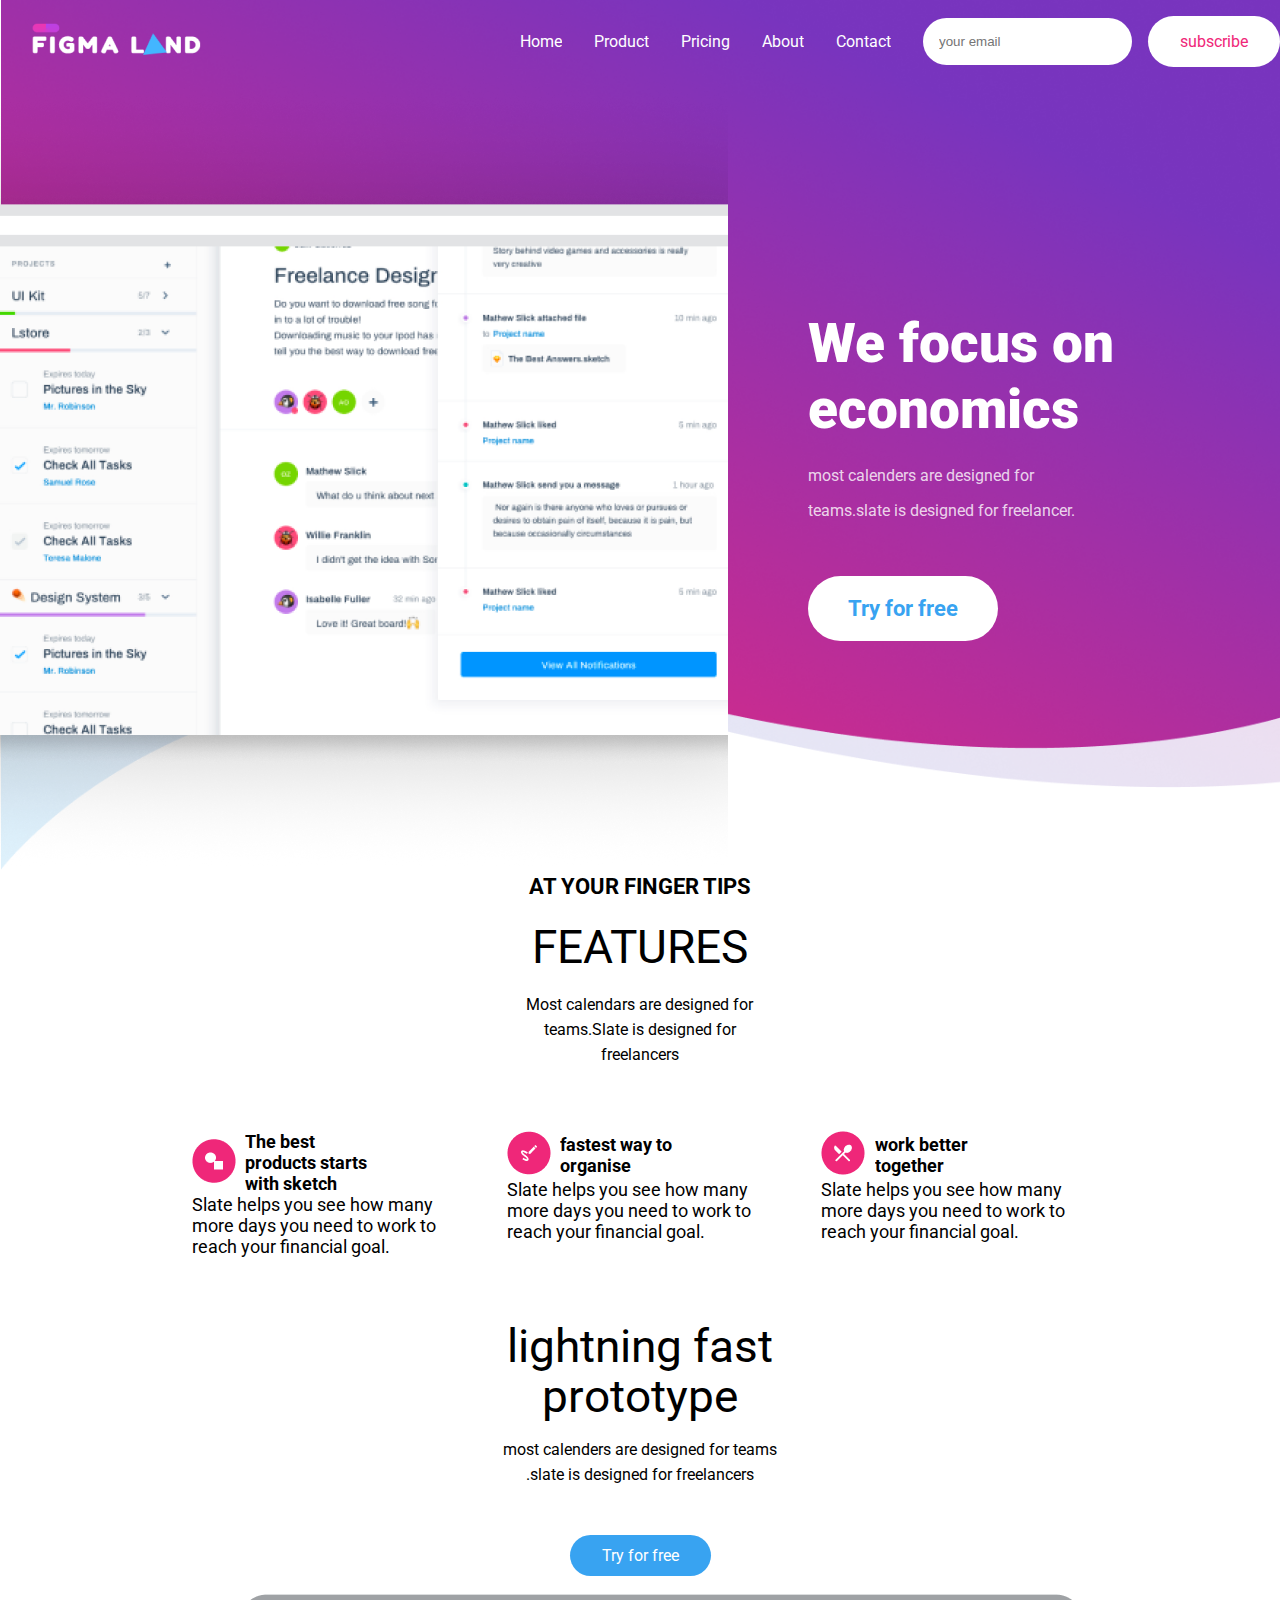
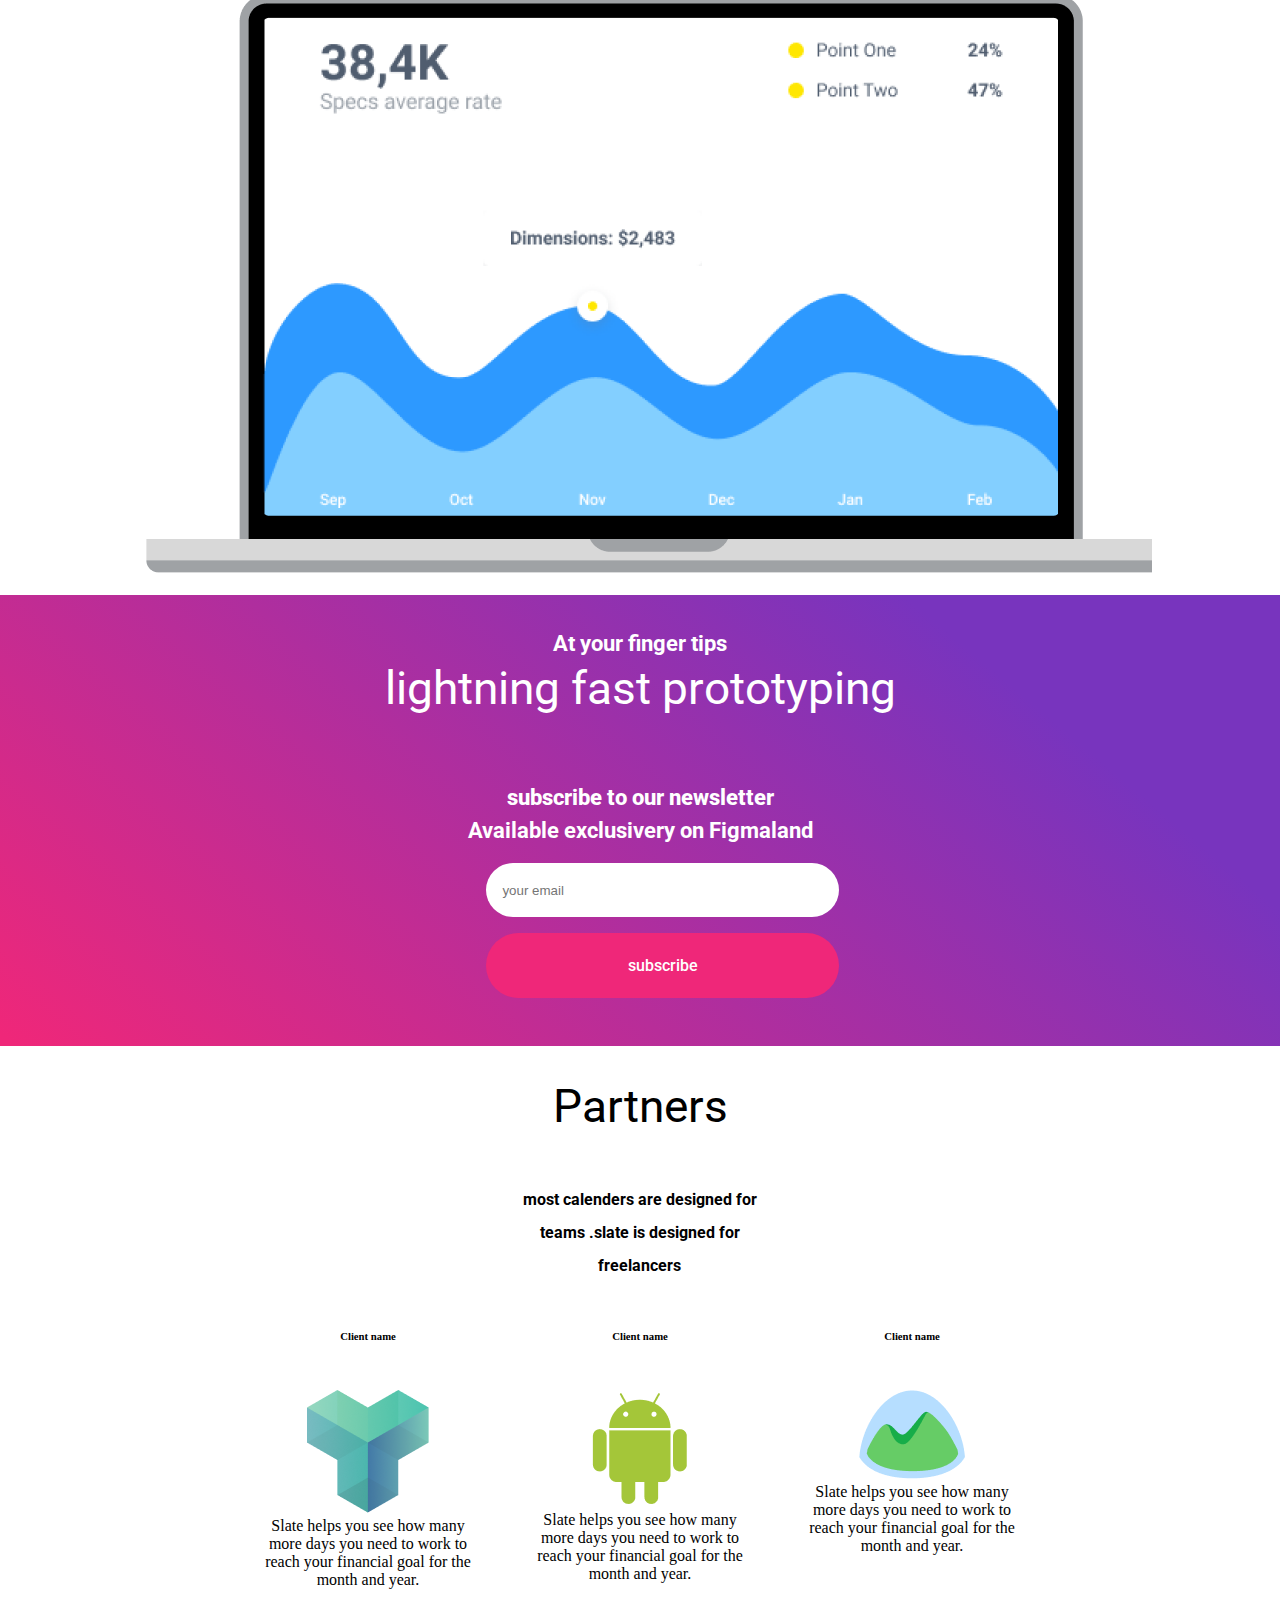
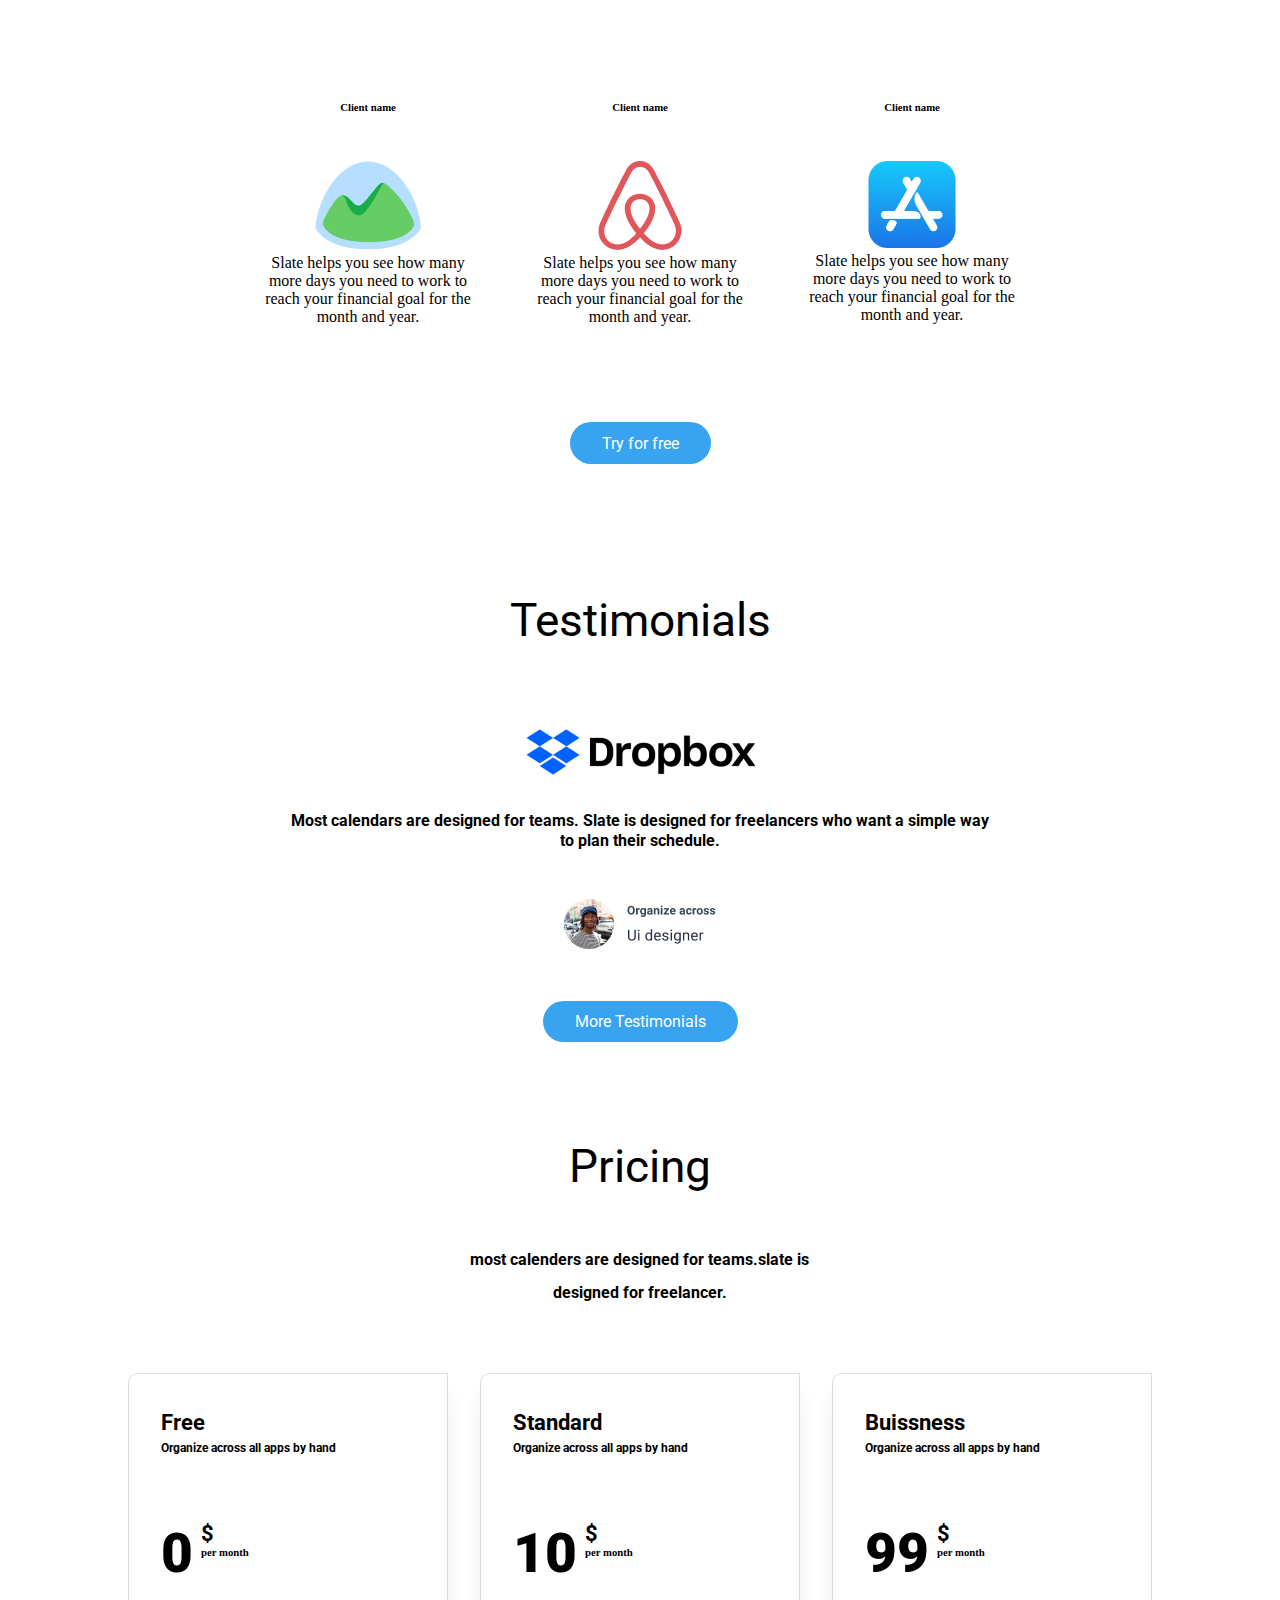
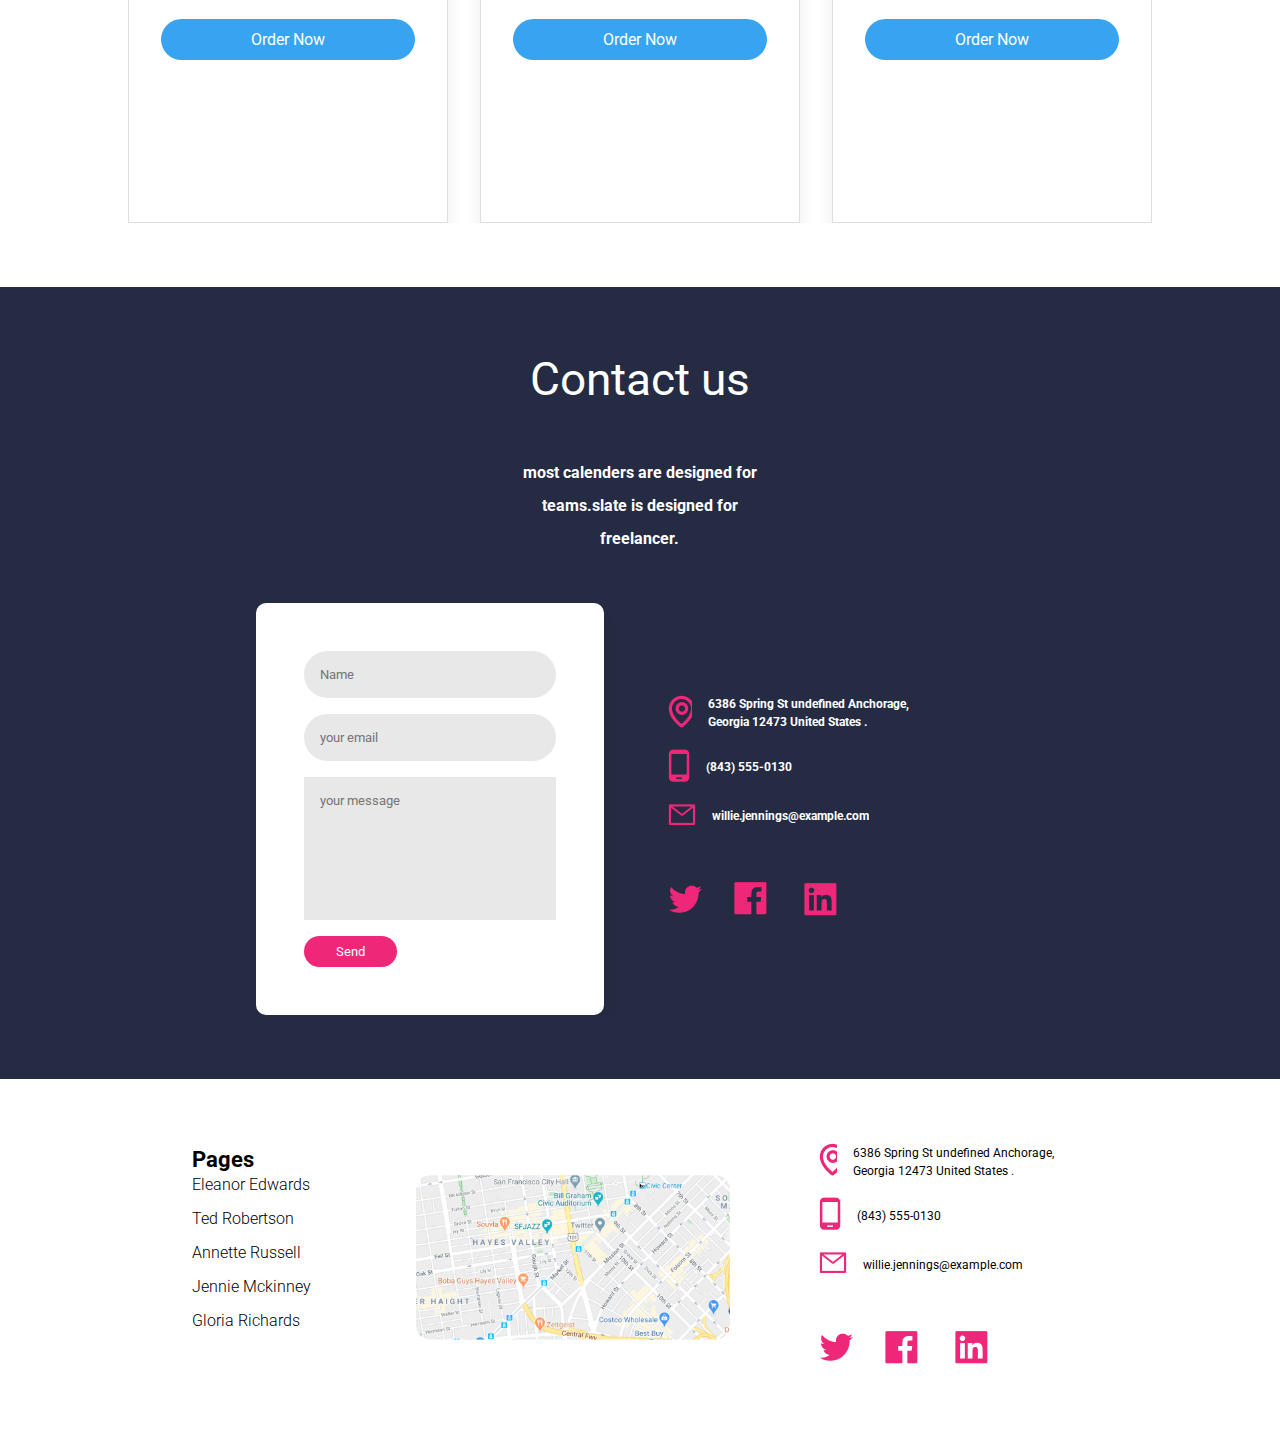
==== index.html @ a23288ef "first commit" ====
<!DOCTYPE html>
<html lang="en">

<head>
    <meta charset="UTF-8">
    <meta name="viewport" content="width=device-width, initial-scale=1.0">
    <title>Document</title>
    <link rel="stylesheet" href="style.css" />
    <link href="https://fonts.googleapis.com/css2?family=Roboto:ital,wght@0,100;0,300;0,400;0,500;0,700;0,900;1,100;1,300;1,400;1,500;1,700;1,900&display=swap" rel="stylesheet">
</head>
<body>
    <div class="container">
        <div class="headerhero">
            <header>
                <div class="logo">
                    <img src="images/logo.png" alt="figma logo" />
                </div>
                <nav>
                    <li>Home</li>
                    <li>Product</li>
                    <li>Pricing</li>
                    <li>About</li>
                    <li>Contact</li>
                    <form>
                        <input type="text" name="Email" placeholder="your email" />
                    </form>
                    <button> subscribe</button>
                </nav>
            </header>
            <div class="hero">
                <div class="heroimage">
                    <img src="images/graph.png" />
                </div>
                <div class="heroText">
                    <h2> We focus on economics</h2>
                    <P>most calenders are designed for teams.slate is designed for freelancer.</P>
                    <button>Try for free</button>
                </div>
            </div>
    </div>
        

        <div class="features">
            <div class="topfeatures">
                <h5>AT YOUR FINGER TIPS</h5>
                <h2>FEATURES</h2>
                <p> Most calendars are designed for teams.Slate is designed for freelancers </p>
            </div>
            <div class="flexfeature">
                <div class="wrap">
                    <div class="wrapflex">
                    <div class="wrapImage">
                        <img src="images/product.png" alt="Product" />
                    </div>
                    <div class="wraptext">
                        <h3> The best products starts with sketch</h3>
                    </div>
                </div>
                <p>Slate helps you see how many more days you need to work to reach your financial goal. </p>
            </div>
            <div class="wrap">
                <div class="wrapflex">
                    <div class="wrapImage">
                        <img src="images/organise.png" alt="organise" />
                    </div>
                    <div class="wraptext">
                        <h3>fastest way to organise</h3>
                    </div>

                </div>
                <p>Slate helps you see how many more days you need to work to reach your financial goal. </p>
            </div>
            <div class="wrap">
                <div class="wrapflex">
                    <div class="wrapImage">
                        <img src="images/work.png" alt="work" />
                    </div>
                    <div class="wraptext">
                        <h3>work better together</h3>
                    </div>
                </div>
                <p>Slate helps you see how many more days you need to work to reach your financial goal. </p>
            </div>
        </div>
        </div>
        <div class="prototype">
            <div class="prototypetext">
                <h2>lightning fast prototype</h2>
                <p>most calenders are designed for teams .slate is designed for freelancers</p>
                <button>Try for free</button>
            </div>
            <div class="prototypeImage">
                <img src="images/screen.png" alt="screen"/>
            </div>
        </div>
        <div class="lightprototype">
            <div class="lightprototypeText">
                <h5>At your finger tips</h5>
                <p>lightning fast prototyping</p>
                <h2>subscribe to our newsletter</h2>
                <h3>Available exclusivery on Figmaland</h3>
                <form>
                    <input type="text" name="Email" placeholder="your email" />
                </form>
                <button>subscribe</button>
            </div>
        </div> 
        <div class="partners">
            <div class="topPartners">
                <h2>Partners</h2>
                <p>most calenders are designed for teams .slate is designed for freelancers</p>
            </div>
            <div class="clientflex">
                <div class="clients">
                    <h6>Client name</h6>
                <div class="clientimage">
                    <img src="images/icon1.png" alt="icon" />
                </div>
                <p> Slate helps you see how many more days you need to work to reach your 
                financial goal for the month and year.</p>
                </div>
                <div class="clients">
                    <h6>Client name</h6>
                <div class="clientimage">
                    <img src="images/icon2.png" alt="icon" />
                </div>
                <p> Slate helps you see how many more days you need to work to reach your 
                financial goal for the month and year.</p>
                </div>
                <div class="clients">
                    <h6>Client name</h6>
                <div class="clientimage">
                    <img src="images/icon3.png" alt="icon" />
                </div>
                <p> Slate helps you see how many more days you need to work to reach your 
                financial goal for the month and year.</p>
                </div>
        </div>
            <div class="clientflex">
                <div class="clients">
                    <h6>Client name</h6>
                <div class="clientimage">
                    <img src="images/icon4.png" alt="icon" />
                </div>
                <p> Slate helps you see how many more days you need to work to reach your 
                financial goal for the month and year.</p>
                </div>
                <div class="clients">
                    <h6>Client name</h6>
                <div class="clientimage">
                    <img src="images/icon5.png" alt="icon" />
                </div>
                <p> Slate helps you see how many more days you need to work to reach your 
                financial goal for the month and year.</p>
                </div>
                <div class="clients">
                    <h6>Client name</h6>
                <div class="clientimage">
                    <img src="images/icon6.png" alt="icon" />
                </div>
                <p> Slate helps you see how many more days you need to work to reach your 
                financial goal for the month and year.</p>
                </div>
        </div>
        <div class="partnerbtn">
            <button>Try for free</button>
        </div>
    </div>  
    <div class="test">
        <div class="testimonial">
            <h2>Testimonials</h2>
        </div>
        <div class="testimage">
            <img src="images/box.png" alt="image"/>
        </div>
        <div class="para">
            <div class="paragraph">
                <p>Most calendars are designed for teams. Slate is designed for freelancers who want a simple 
                    way to plan their schedule.</p>
                <div class="orgimage">
                    <img src="images/avatar.png" alt="image"/>
                </div>
                <div class="orgbtn">
                    <button>More Testimonials</button>
                </div>  
            </div>
        </div>
    </div>   
      <div class="pricing">
        <div class="toppricing">
            <h2>Pricing</h2>
            <P>most calenders are designed for teams.slate is designed for freelancer.</P>
        </div>
        <div class="pricingCards">
            <div class="pricecard">
                <div class="free">
                    <h5>Free</h5>
                <p>Organize across all apps by hand</p>
                </div>
                <div class="amount">
                    <div class="zero">
                        <h1>0</h1>
                    </div>
                    <div class="dollar">
                        <h4>$</h4>
                        <h6>per month</h6>
                    </div>
                </div>
                <div class="pricebtn">
                    <button>Order Now</button>
                </div>

            </div>
            <div class="pricecard">
                <div class="free">
                    <h5>Standard</h5>
                <p>Organize across all apps by hand</p>
                </div>
                <div class="amount">
                    <div class="zero">
                        <h1>10</h1>
                    </div>
                    <div class="dollar">
                        <h4>$</h4>
                        <h6>per month</h6>
                    </div>
                </div>
                <div class="pricebtn">
                    <button>Order Now</button>
                </div>

            </div>
            <div class="pricecard">
                <div class="free">
                    <h5>Buissness</h5>
                <p>Organize across all apps by hand</p>
                </div>
                <div class="amount">
                    <div class="zero">
                        <h1>99</h1>
                    </div>
                    <div class="dollar">
                        <h4>$</h4>
                        <h6>per month</h6>
                    </div>
                </div>
                <div class="pricebtn">
                    <button>Order Now</button>
                </div>

            </div>

        </div>
      </div>
      <div class="contact">
        <div class="topcontact">
            <h2>Contact us</h2>
            <P>most calenders are designed for teams.slate is designed for freelancer.</P>
        </div>
        <div class="contactflex">
            <div class="contactform">
                <form>
                    <input type="text"name =full_name placeholder="Name" /><br/>
                    <input type="text"name = "email" placeholder="your email" /><br/>
                    <input type="text"name ="message" placeholder="your message" class="message"/><br/>
                   <button>Send</button>
                </form>
            </div>
            <div class="location">
                <div class="address">
                    <div class="addressimage">
                        <img src="images/location.png" alt="location"/>
                    </div>
                    <div class="addresstext">
                        <p class="ads">
                             6386 Spring St undefined Anchorage, Georgia 12473 United States .
                        </p>
                    </div>
                </div>
                <div  class="address">
                    <div class="addressimage">
                        <img src="images/phone.png" alt="location"/>
                    </div>
                    <div class="addresstext">
                        <p>(843) 555-0130</p>
                    </div>
                </div>
                <div class="address">
                    <div class="addressimage">
                        <img src="images/email.png" alt="location"/>
                    </div>
                    <div class="addresstext">
                        <p>willie.jennings@example.com</p>
                    </div>
                </div>
                <div class=" socials">
                    <div class="socialimage">
                        <img src="images/twitter.png" alt="twitter"/>
                    </div>
                    <div class="socialimage">
                        <img src="images/facebook.png" alt="twitter"/>
                    </div>
                    <div class="socialimage">
                        <img src="images/inapp.png" alt="twitter"/>
                    </div>
                </div>
            </div>
        </div>
      </div>
         <footer>
            <div class="pages">
                <h4>Pages</h4>
                <li>Eleanor Edwards</li>
                <li>Ted Robertson</li>
                <li>Annette Russell</li>
                <li>Jennie Mckinney</li>
                <li>Gloria Richards</li>
            </div>
            <div class="footimage">
                <img src="images/map.png" alt="map"/>
            </div>
            <div class="location1">
                <div class="address">
                    <div class="addressimage">
                        <img src="images/location.png" alt="location"/>
                    </div>
                    <div class="addresstext1">
                        <p class="ads1">
                             6386 Spring St undefined Anchorage, Georgia 12473 United States .
                        </p>
                    </div>
                </div>
                <div  class="address">
                    <div class="addressimage">
                        <img src="images/phone.png" alt="location"/>
                    </div>
                    <div class="addresstext1">
                        <p>(843) 555-0130</p>
                    </div>
                </div>
                <div class="address">
                    <div class="addressimage">
                        <img src="images/email.png" alt="location"/>
                    </div>
                    <div class="addresstext1">
                        <p>willie.jennings@example.com</p>
                    </div>
                </div>
                <div class="socials">
                    <div class="socialimage">
                        <img src="images/twitter.png" alt="twitter"/>
                    </div>
                    <div class="socialimage">
                        <img src="images/facebook.png" alt="twitter"/>
                    </div>
                    <div class="socialimage">
                        <img src="images/inapp.png" alt="twitter"/>
                    </div>
                </div>
            </div>
         </footer>
    </div>
</body>
---- style.css ----
@import url('https://fonts.googleapis.com/css2?family=Roboto:ital,wght@0,100;0,300;0,400;0,500;0,700;0,900;1,100;1,300;1,400;1,500;1,700;1,900&display=swap');

*{
    padding: 0;
    margin: 0;
    box-sizing: border-box; 
    overflow-x: hidden;

}
.container{
    width: 100%;
}
.headerhero{
    background-image: url(images/heroBack.png);
    background-repeat:no repeat ;
    background-size:cover;
}
header{
 display: flex;
 justify-content: space-between;  
 margin: auto;
 align-items:center;
}
nav{
    display: flex;
    gap: 2rem;
    align-items: center;
}
li{
    color: white;
    list-style: none !important;
    cursor: pointer;
    font-family: roboto;
}

form input{
    border-radius: 39px;
    padding: 1rem;
    border: none;
}

nav button{
    border-radius:  39px;
    padding: 1rem 2rem;
    background-color: white;
    color: rgba(239,39,121,1);
    border: none;
    cursor: pointer;
    font-family: roboto;
    font-size: 16px;
margin-left: -1rem;
}
nav button:hover{
    background: rgba(56,163,241,0.8);
    color: #fff;
}
.hero{
    display: flex;
    align-items: center;
    gap: 5rem;
}

.heroText h2{
    font-family: Roboto;
    font-size: 55px;
    font-weight: 900;
    line-height: 65.5px;
    color: rgba(255,255, 255, 1);
}
.heroText p{ 
    font-family: Roboto;
    font-size: 16px;
    font-weight: 400;
    line-height: 35px;
    color: rgba(255,255,255,0.8);
    width: 60%;
    padding-top: 1rem;
    padding-bottom: 3rem;
}

.heroText button{
    font-family: roboto;
    font-size: 22px;
    font-weight: 700;
    line-height: 33px; 
    border-radius: 35px;
    background: #fff;
    color: rgba(56,163,241,1);
    padding: 1rem 2.5rem;
    border: none;
    cursor: pointer;
}
 
.heroText button:hover{
    background: rgba(56,163,241,0.8);
    color: #fff;
}

.features{
    width: 70%;
    margin: auto; 
    margin-bottom: 4rem;
}
.topfeatures{
    text-align: center;
}
.topfeatures h5{
font-family: Roboto;
font-size: 22px;
font-weight: 700;
line-height: 33px;
}
.topfeatures h2{
font-family: Roboto;
font-size: 46px;
font-weight: 400;
line-height: 57px;
padding: 1rem 0rem;
}
.topfeatures p{
font-family: Roboto;
font-size: 16px;
font-weight: 400;
line-height: 25px;
width: 30%;
margin: auto;
margin-bottom: 4rem;
}


.flexfeature{
    display: flex;
    gap: 3rem;
}
.wrapflex{
    display: flex;
    /* gap: 1rem; */
    align-items: center;
}
.wrapImage{
    width: 20%
}
.wraptext{
width:80%;
font-size: 18px;
font-weight: 700;
width:70%;
}
.wraptext h3{
    font-family: Roboto;
    font-size: 18px;
    font-weight: 700;
    width: 70%;
}

.wrap p{
font-family: Roboto;
font-size: 18px;
font-weight: 400;
}
.prototype{
    width:80%;
    margin: auto;
}
.proyotypeImage img{
    width: 100%;
}
.prototypetext{
    text-align: center;
    width: 50%;
    margin:auto;
}
.prototypetext h2{
font-family: Roboto;
font-size: 46px;
font-weight: 400;
line-height: 50px;
width: 70%;
margin: auto;
} 
.prototypetext p{
font-family: Roboto;
font-size: 16px;
font-weight: 400;
line-height: 25px;
width: 55%;
margin: auto;
padding: 1rem 0rem;
}

.prototypetext button{
    padding:0.7rem 2rem;
    border-radius: 50px;
    border:none;
    background: rgba(56,163,241,1);
    color:#fff;
    font-family: Roboto;
    font-size: 16px;
    margin-top: 2rem;
}

.lightprototypeText{
    background: linear-gradient(39.97deg, #EF2779 0.79%, #7834BE 79.29%);
}
.lightprototypeText h5{
font-family: Roboto;
font-size: 22px;
font-weight: 700;
line-height: 33px;
text-align: center;
color: #fff;
margin-top: 2rem;
}

.lightprototypeText p{
font-family: Roboto;
font-size: 46px;
font-weight: 400;
line-height: 57px;
height: 100%;
text-align: center;
color: #fff;
}
.lightprototypeText h3{
font-family: Roboto;
font-size: 22px;
font-weight: 700;
line-height: 33px;
text-align: center;
margin-top: 2rem;
color: #fff;
}
.lightprototypeText h2{
font-family: Roboto;
font-size: 22px;
font-weight: 800;
line-height: 33px;
text-align: center;
color: #fff;
margin-top: 4rem;
margin-bottom:-2rem;
}
.lightprototypeText button{
width: 353px;
background: rgba(239, 39, 121, 1);
font-family: roboto;
font-size: 16px;
font-weight:500;
line-height: 33px; 
border-radius: 35px;
padding: 1rem 2.5rem;
border: none;
cursor: pointer;
text-align: center;
margin-left: 38%;
margin-top: 1rem;
color:#fff;
margin-bottom: 3rem;
}
.lightprototypeText button:hover{
    background:#7834BE;
    color: #fff;
}
.lightprototypeText form input{
width: 353px;
height:  54px;
padding: 1rem;
gap: 47px;
border-radius: 35px;
border: none;
margin-left: 38%;
margin-top: 1rem;
}

.partners{
    width: 60%;
    margin: auto;
}
 
.topPartners{
    text-align: center;
}

.topPartners h2{
font-family: Roboto;
font-size: 46px;
font-weight: 400;
line-height: 57px;
text-align: center;
padding-bottom: 1rem;
margin-top: 2rem;
}
.topPartners p{
font-family: Roboto;
font-size: 16px;
font-weight: 700;
line-height: 33px;
text-align: center;
width:35%;
margin: auto;
margin-top: 2rem;
}
.clientflex{
    display: flex;
    gap: 3rem;
    text-align: center;
    margin-bottom: 4rem;
} 
.clientimage{
    margin: 2rem,0;
}
.client p{
 font-family: Roboto;
font-size: 16px;
font-weight: 700;
line-height: 33px;
text-align: center;
width: 80%;
margin:auto;
}

.partnerbtn{
    text-align: center;
}
.partnerbtn button{
    padding:0.7rem 2rem;
    border-radius: 50px;
    border:none;
    background: rgba(56,163,241,1);
    color:#fff;
    font-family: Roboto;
    font-size: 16px;
    margin-top: 2rem;
    cursor: pointer;
}
.partnerbtn button:hover{
    background:blue;
    color: #fff;
}

.clients h6{
width: Hug (88px)px;
height: Hug (38px)px;
padding: 3rem 0;
}
.testimonial h2{
font-family: Roboto;
font-size: 46px;
font-weight: 400;
line-height: 57px;
text-align: center;
margin: auto;
margin-top: 8rem;
margin-bottom: 5rem;
}
.testimage{
width: 229px;
height: 100%;
margin: auto;
text-align: center;
margin-bottom: 2rem;
}
.para p{
font-family: Roboto;
font-size: 16px;
font-weight: 700;
line-height: 20px;
text-align: center;
margin: auto;
width: 703px;
margin-bottom: 2rem;
}
.orgimage{
width: Hug (152px)px;
height: Hug (50px)px;
gap: 13px;
margin: auto;
text-align: center;
margin-top: 3rem;
margin-bottom: 3rem;
}
.orgbtn{
    text-align: center;
}
.para button{
    padding:0.7rem 2rem;
    border-radius: 50px;
    border:none;
    background: rgba(56,163,241,1);
    color:#fff;
    font-family: Roboto;
    font-size: 16px;
    margin-top: 2rem;
    margin: auto;
    cursor: pointer;
    margin-bottom: 2rem;
}
.orgbtn :hover{
    background: rgba(2, 34, 56, 0.8);
    color: #fff;
}
.pricing{
    width:80%;
    margin: auto;
    margin-top: 4rem;
    margin-bottom: 4rem;
}
.toppricing{
    text-align: center;
    margin-bottom: 4rem;
}
.pricingCards{
    display: flex;
    gap: 2rem;
}
.pricecard{
    width:100%;
height: 50vh;
padding: 2rem;
gap: 2rem;
border-radius: 10px 0px 0px 0px;
border: 1px solid rgba(222, 222, 222, 1);
box-shadow: 0px 23px 19px 0px rgba(0, 0, 0, 0.07);
}
.free h5{
    font-family: Roboto;
    font-size: 22px;
    font-weight: 700;
    line-height: 33px;
    text-align: left;
    
}
.free p{
font-family: Roboto;
font-size: 12px;
font-weight: 700;
line-height: 18px;
text-align: left;
}
.amount{
    display: flex;
    gap:0.5rem;
    margin-top: 4rem;
}

.zero h1{
    font-family: Roboto;
    font-size: 55px;
    font-weight: 900;
    line-height: 65.5px;
}
.dollar h4{
font-family: Roboto;
font-size: 22px;
font-weight: 700;
/* line-height: 65.5px; */
}
.dolar h6 {
font-family: Roboto;
font-size: 12px;
font-weight: 500;
line-height: 65.5px;
}

.pricebtn button{
    padding:0.7rem 2rem;
    border-radius: 50px;
    border:none;
    background: rgba(56,163,241,1);
    color:#fff;
    font-family: Roboto;
    font-size: 16px;
    margin-top: 2rem;
    margin: auto;
    cursor: pointer;
    width:100%;
    margin-top: 2rem;
}
    .pricebtn button:hover{
        background:#fff;
        color: rgba(239, 39, 121, 1);

    }

.toppricing h2{
    font-family: Roboto;
    font-size: 46px;
    font-weight: 400;
    line-height: 57px;
    text-align: center;
    padding-bottom: 1rem;
    }
    .toppricing p{
    font-family: Roboto;
    font-size: 16px;
    font-weight: 700;
    line-height: 33px;
    text-align: center;
    width:35%;
    margin: auto;
    margin-top: 2rem;
    }
    .pricecard:hover{ 
        background: linear-gradient(39.97deg, #EF2779 0.79%, #7834BE 79.29%);
        color: #fff;
    }
    .contact{
        background: rgba(37, 43, 66, 1);
        width: 100%;
        margin: auto;
        padding:4rem 0;
    }
    .topcontact{
        text-align: center;
        width:60%;
        margin: auto;
        margin-bottom: 3rem;
    }
    .topcontact h2{
        font-family: Roboto;
        font-size: 46px;
        font-weight: 400;
        line-height: 57px;
        text-align: center;
        padding-bottom: 1rem;
        color:#fff
        }
        .topcontact p{
        font-family: Roboto;
        font-size: 16px;
        font-weight: 700;
        line-height: 33px;
        text-align: center;
        width:35%;
        margin: auto;
        margin-top: 2rem;
        color:#fff
        }

.contactflex{
    width:60%;
    margin: auto;
    display: flex;
    gap: 4rem;
    align-items: center;
}
.contactform{
    box-shadow: 0px 8.5px 12.42px 0px rgba(0, 0, 0, 0.07);
    width: 50%;
    border-radius: 10px;
    padding: 3rem;
    background: #fff;
}
.contactform input{
    width: 100%;
    margin-bottom: 1rem;
    background: rgba(232, 232, 232, 1);
    color: black;
    font-family: roboto;
}
.message{
    width: 100%;
    margin-bottom: 1rem;
    background: rgba(232, 232, 232, 1);
    padding-bottom: 7rem;
    border-radius: 0px;
    color: rgba(24, 23, 29, 1);
    font-family: roboto;
}
.contactform button{
    background: rgba(239, 39, 121, 1);
    color:#fff;
    padding: 0.5rem 2rem;
    border: none;
    font-family: roboto;
    border-radius: 50px;
}
.contactform button:hover{
color:  rgba(239, 39, 121, 1);
background: #fff;
border: 1px solid  rgba(239, 39, 121, 1);
}
.address{
    display: flex;
    gap: 1rem;
    align-items: center;
    margin-bottom: 1rem;
}
.address p{
font-family: Roboto;
font-size: 12px;
font-weight: 700;
line-height: 18px;
text-align: left;
color: #fff;
}
.socials{
    display: flex;
    gap: 2rem;
    margin-top: 3rem;
    align-items: center;
}
.ads{
    width: 75%;
}
footer{
    width: 70%;
    margin: auto;
    display: flex;
    /* gap: 3rem; */
    padding: 4rem 0;
    justify-content: space-between;
}
.pages li{
    font-family: Roboto;
    font-size: 16px;
    font-weight: 300;
    line-height: 18px;
    color: black;
    padding-bottom: 1rem;
}
.pages h4{
font-family: Roboto;
font-size: 22px;
font-weight: 700;
line-height: 33px;
}
.pages{
    width: 15%;
}

.footimage{
    width: 35%;
    margin-top: 2rem;
}
.location1{
    width: 30%;
}
.addresstext1 p{
    font-family: Roboto;
    font-size: 12px;
    font-weight: 400;
    line-height: 18px;
    color: black;
  }
.ads1{
 width: 95%;
}   
.footimage img{
    width: 100%;
}
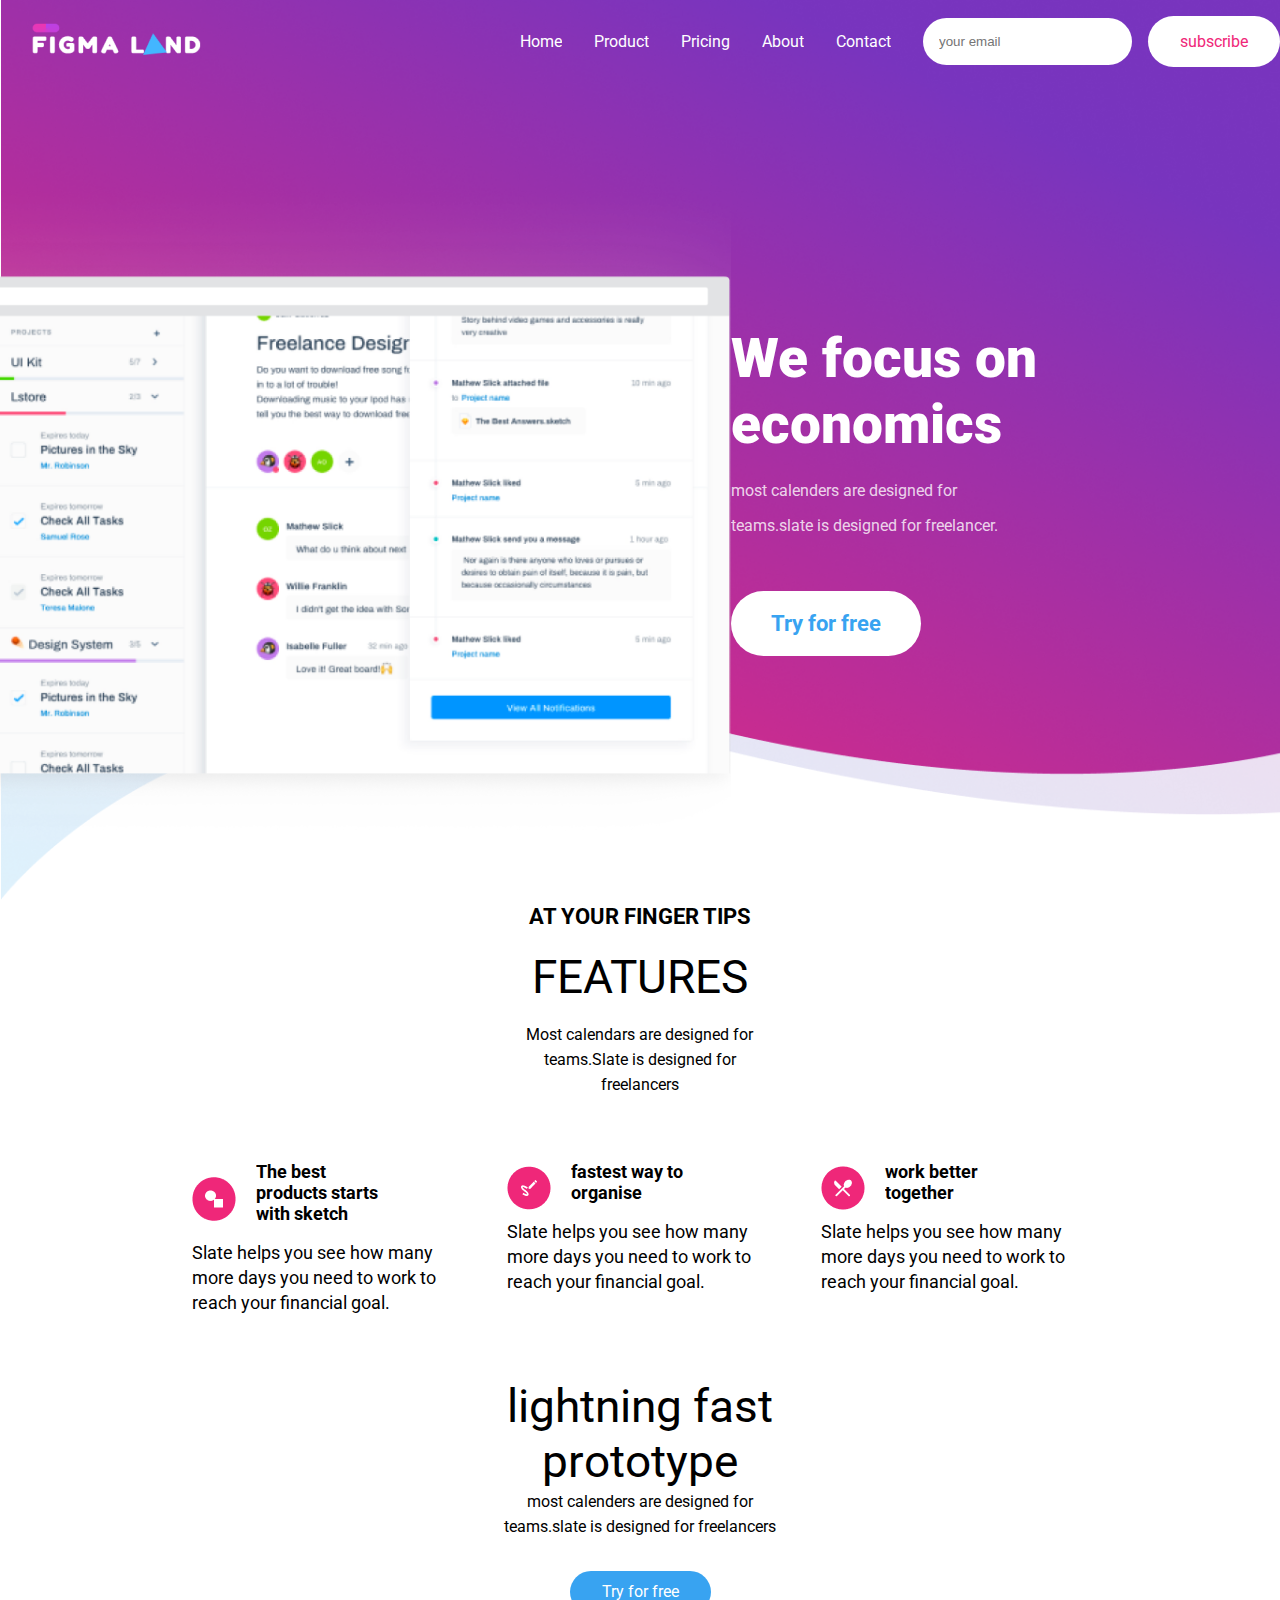
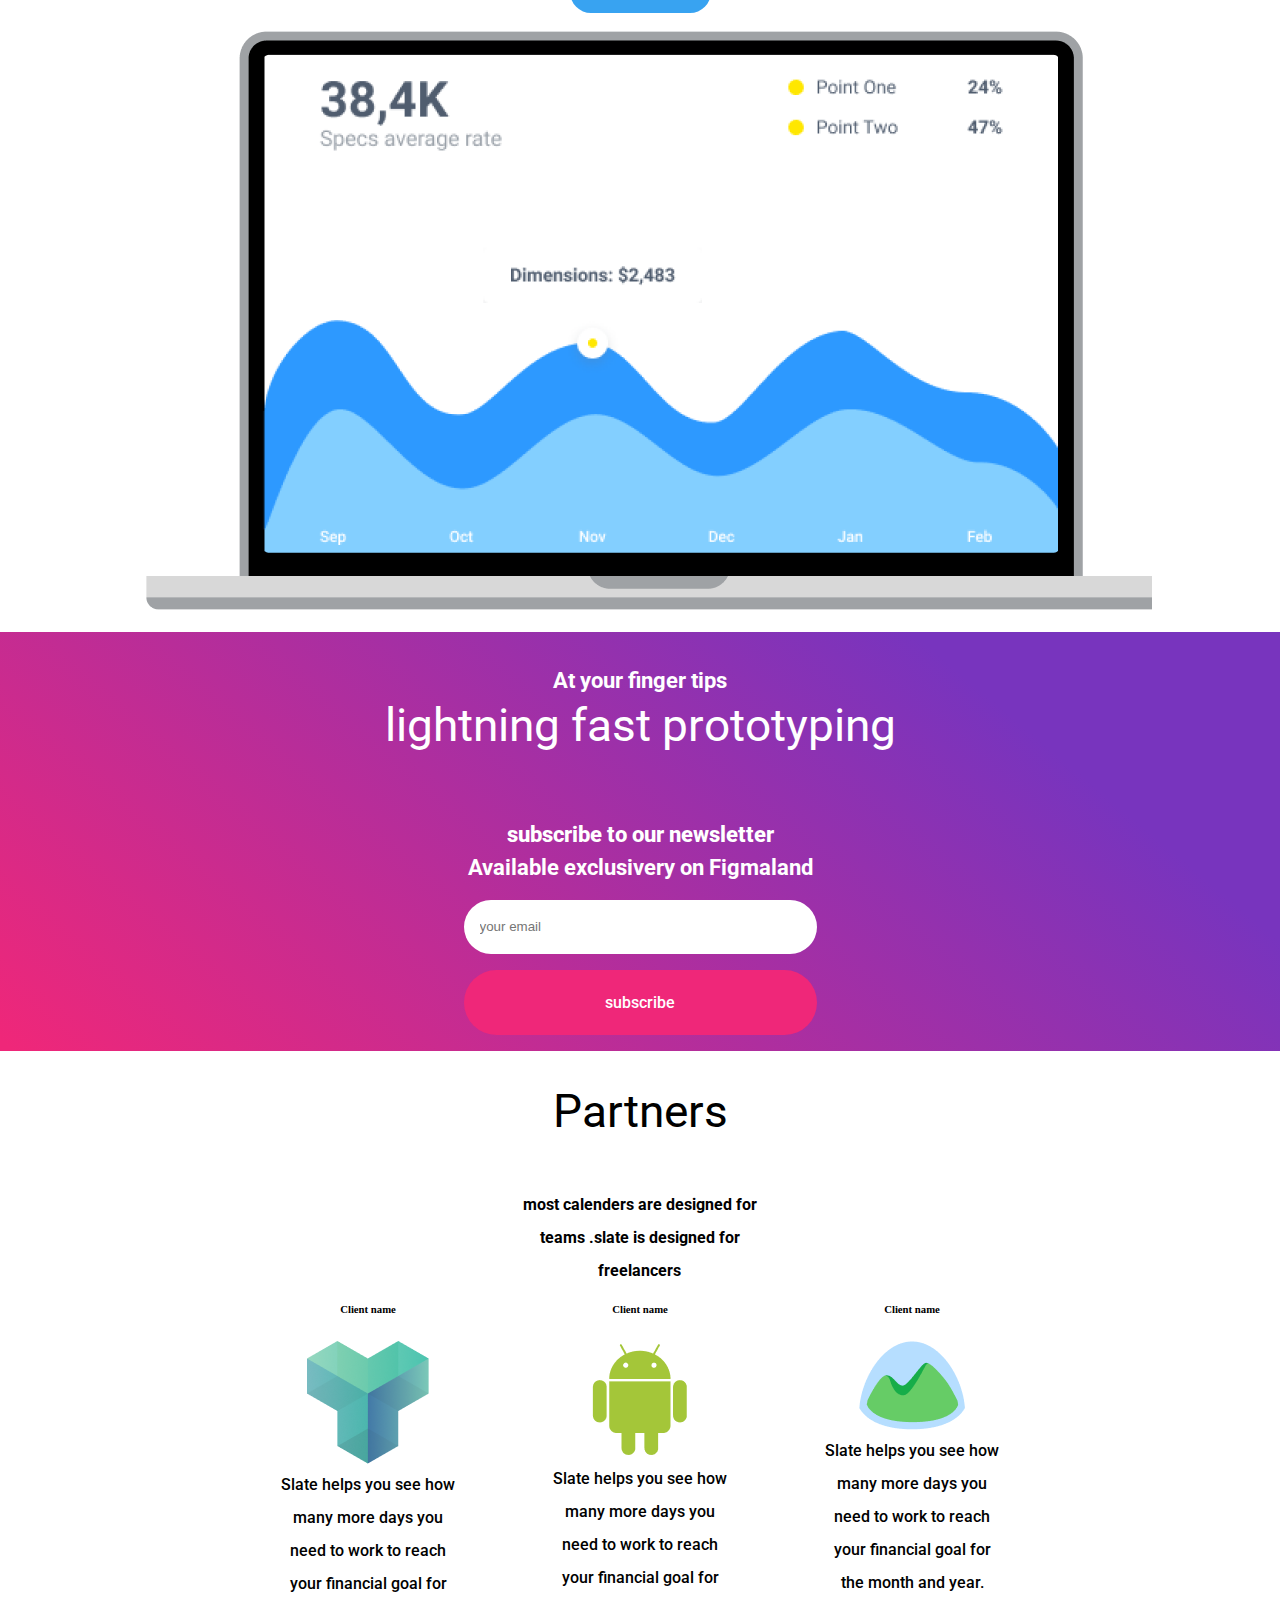
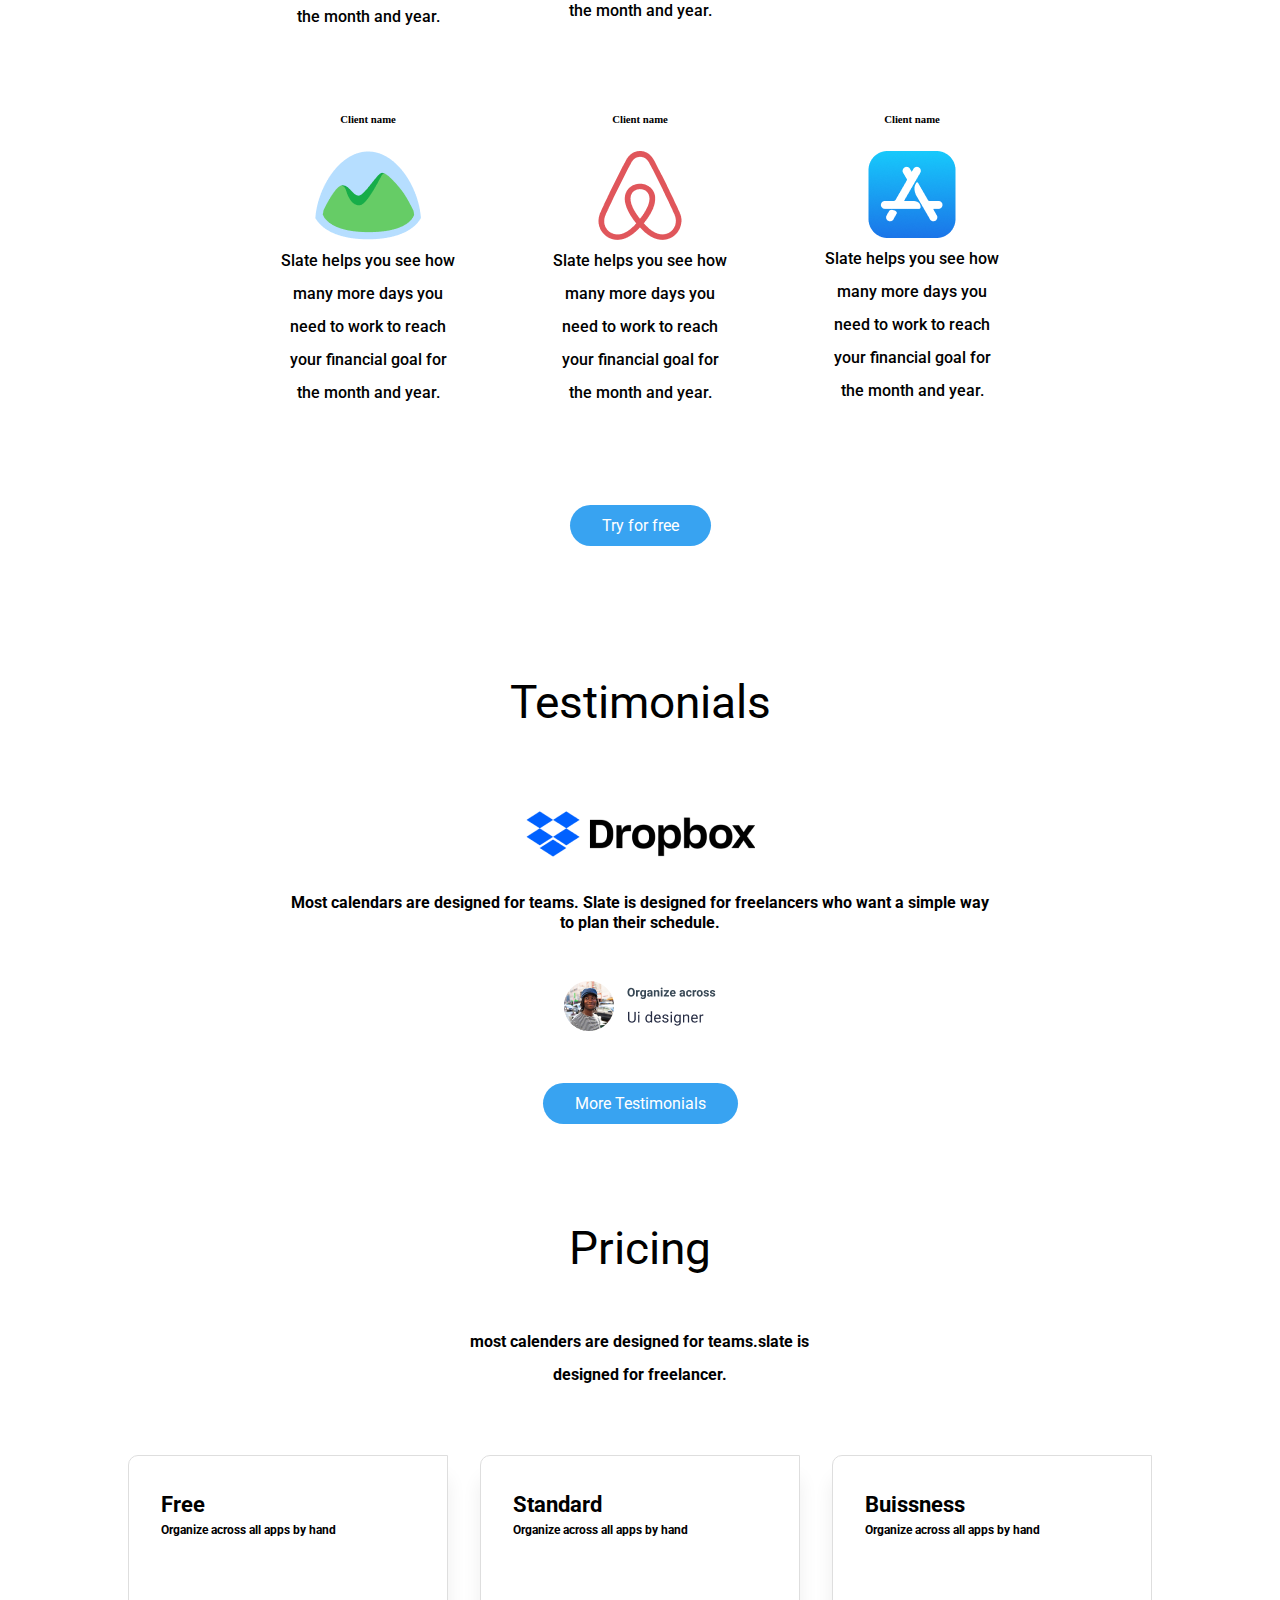
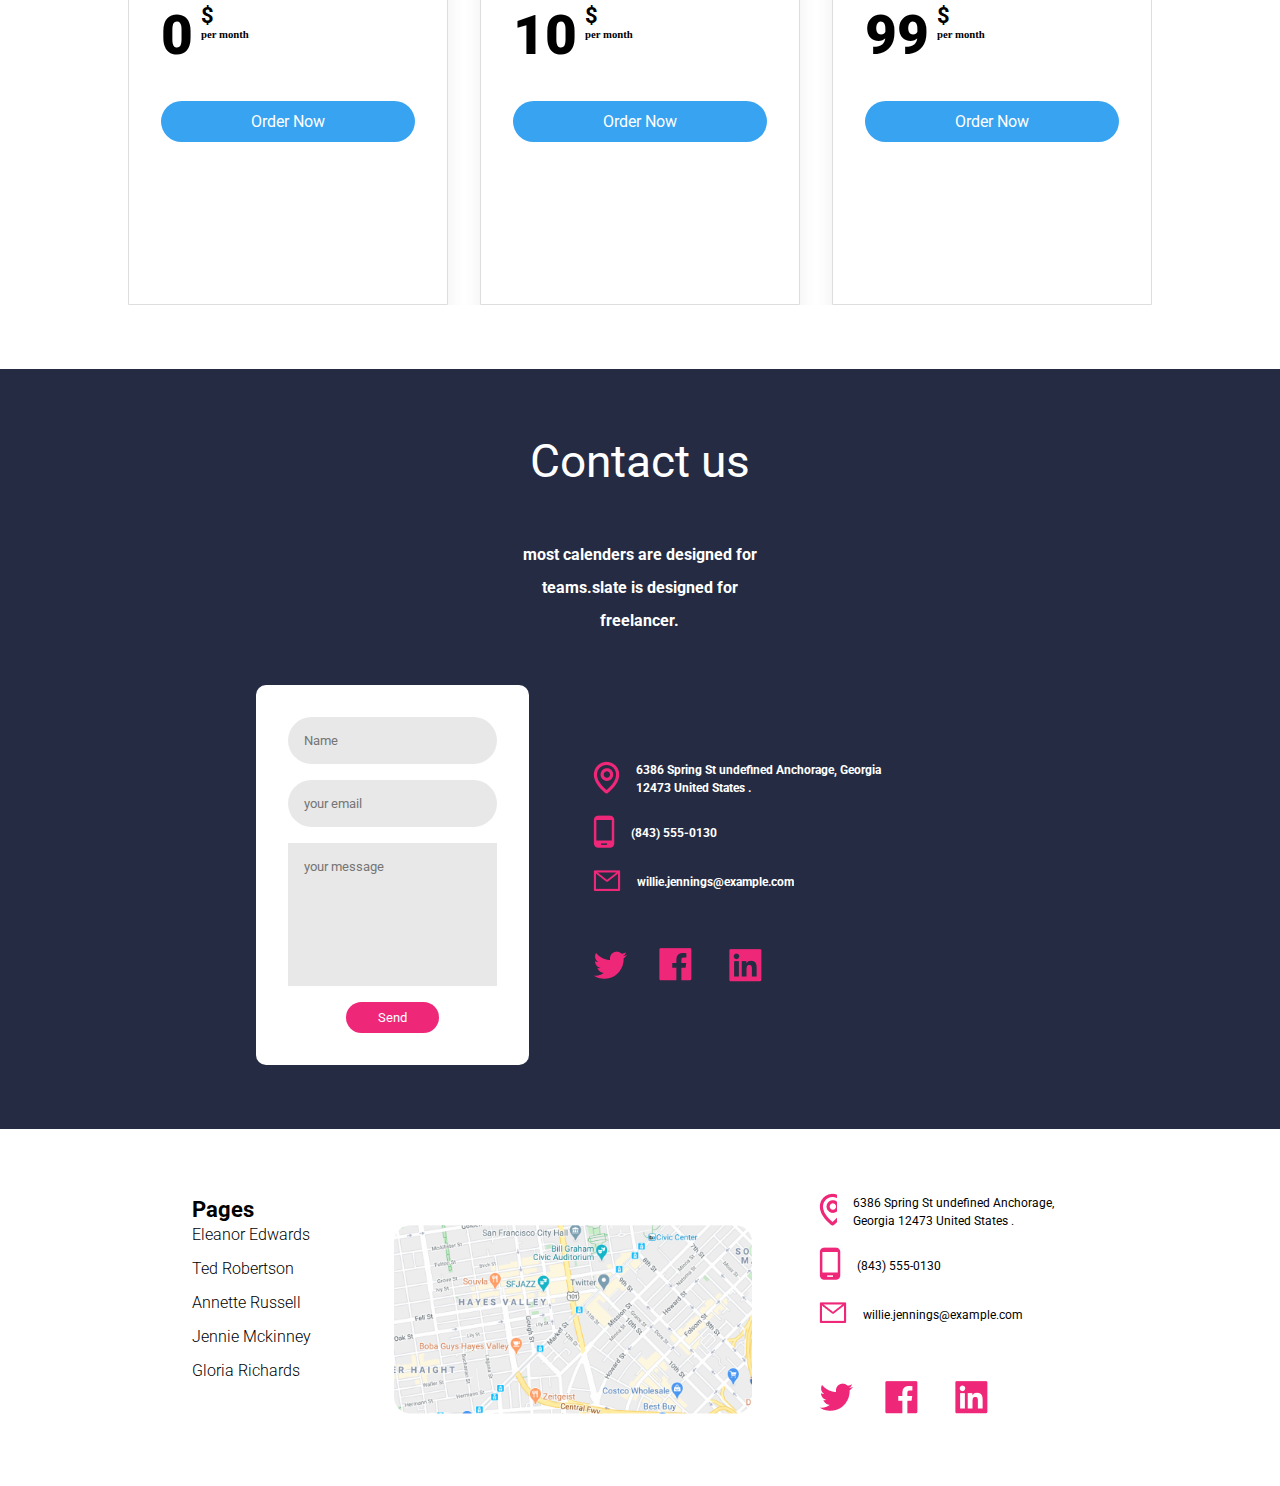
==== commit dbff9be6: "responsiveness" ====
--- a/index.html
+++ b/index.html
@@ -16,10 +16,10 @@
                     <img src="images/logo.png" alt="figma logo" />
                 </div>
                 <nav>
-                    <li>Home</li>
+                    <li><a href="./index.html">Home</a></li>
                     <li>Product</li>
                     <li>Pricing</li>
-                    <li>About</li>
+                    <li><a href="./about.html">About</a></li>
                     <li>Contact</li>
                     <form>
                         <input type="text" name="Email" placeholder="your email" />
@@ -86,7 +86,7 @@
         <div class="prototype">
             <div class="prototypetext">
                 <h2>lightning fast prototype</h2>
-                <p>most calenders are designed for teams .slate is designed for freelancers</p>
+                <p>most calenders are designed for teams.slate is designed for freelancers</p>
                 <button>Try for free</button>
             </div>
             <div class="prototypeImage">
@@ -99,10 +99,14 @@
                 <p>lightning fast prototyping</p>
                 <h2>subscribe to our newsletter</h2>
                 <h3>Available exclusivery on Figmaland</h3>
+               <div>
                 <form>
                     <input type="text" name="Email" placeholder="your email" />
                 </form>
+               </div>
+               <div class="bttn">
                 <button>subscribe</button>
+            </div>
             </div>
         </div> 
         <div class="partners">
--- a/style.css
+++ b/style.css
@@ -48,7 +48,7 @@
     cursor: pointer;
     font-family: roboto;
     font-size: 16px;
-margin-left: -1rem;
+    margin-left: -1rem;
 }
 nav button:hover{
     background: rgba(56,163,241,0.8);
@@ -57,9 +57,20 @@
 .hero{
     display: flex;
     align-items: center;
-    gap: 5rem;
-}
-
+    /* gap: 5rem; */
+}
+.heroimage img{
+    width: 100%;
+}
+.heroText{
+    width: 45%;
+    margin: auto;
+}
+.heroimage{
+    width: 60%;
+    margin: auto;
+    margin-top: 5rem;
+}
 .heroText h2{
     font-family: Roboto;
     font-size: 55px;
@@ -73,7 +84,7 @@
     font-weight: 400;
     line-height: 35px;
     color: rgba(255,255,255,0.8);
-    width: 60%;
+    width: 55%;
     padding-top: 1rem;
     padding-bottom: 3rem;
 }
@@ -93,7 +104,7 @@
  
 .heroText button:hover{
     background: rgba(56,163,241,0.8);
-    color: #fff;
+    color: white !important;
 }
 
 .features{
@@ -138,13 +149,13 @@
     align-items: center;
 }
 .wrapImage{
-    width: 20%
+    width: 30%
 }
 .wraptext{
-width:80%;
+width:95%;
 font-size: 18px;
 font-weight: 700;
-width:70%;
+margin-bottom: 1rem;
 }
 .wraptext h3{
     font-family: Roboto;
@@ -157,6 +168,7 @@
 font-family: Roboto;
 font-size: 18px;
 font-weight: 400;
+line-height: 25px;
 }
 .prototype{
     width:80%;
@@ -174,7 +186,7 @@
 font-family: Roboto;
 font-size: 46px;
 font-weight: 400;
-line-height: 50px;
+line-height: 55px;
 width: 70%;
 margin: auto;
 } 
@@ -185,7 +197,7 @@
 line-height: 25px;
 width: 55%;
 margin: auto;
-padding: 1rem 0rem;
+/* padding: 1rem 0rem; */
 }
 
 .prototypetext button{
@@ -240,38 +252,44 @@
 margin-top: 4rem;
 margin-bottom:-2rem;
 }
-.lightprototypeText button{
-width: 353px;
-background: rgba(239, 39, 121, 1);
-font-family: roboto;
-font-size: 16px;
-font-weight:500;
-line-height: 33px; 
-border-radius: 35px;
-padding: 1rem 2.5rem;
-border: none;
-cursor: pointer;
-text-align: center;
-margin-left: 38%;
-margin-top: 1rem;
-color:#fff;
-margin-bottom: 3rem;
-}
-.lightprototypeText button:hover{
+.bttn{
+    text-align: center;
+    margin-bottom: 2rem;
+    margin: 1rem;
+}
+.lightprototype button{
+ width: 353px;
+ background: rgba(239, 39, 121, 1);
+ font-family: roboto;
+ font-size: 16px;
+ font-weight:500;
+ line-height: 33px; 
+ border-radius: 35px;
+ padding: 1rem 2.5rem;
+ border: none;
+ cursor: pointer;
+ text-align: center;
+ margin-top: 1rem;
+ color: #fff;
+ margin-bottom: 3rem;
+ margin: auto;
+}
+.lightprototype button:hover{
     background:#7834BE;
     color: #fff;
 }
 .lightprototypeText form input{
-width: 353px;
-height:  54px;
-padding: 1rem;
-gap: 47px;
-border-radius: 35px;
-border: none;
-margin-left: 38%;
-margin-top: 1rem;
-}
-
+  width: 353px;
+  height:  54px;
+  padding: 1rem;
+  gap: 47px;
+  border-radius: 35px;
+  border: none;
+  margin-top: 1rem;
+}
+form{
+    text-align: center;
+}
 .partners{
     width: 60%;
     margin: auto;
@@ -309,10 +327,10 @@
 .clientimage{
     margin: 2rem,0;
 }
-.client p{
+.clients p{
  font-family: Roboto;
 font-size: 16px;
-font-weight: 700;
+font-weight: 500;
 line-height: 33px;
 text-align: center;
 width: 80%;
@@ -339,9 +357,11 @@
 }
 
 .clients h6{
-width: Hug (88px)px;
-height: Hug (38px)px;
-padding: 3rem 0;
+width: 88px;
+height: 38px;
+/* padding: 3rem 0; */
+margin: auto;
+margin-top: 1rem;
 }
 .testimonial h2{
 font-family: Roboto;
@@ -414,7 +434,7 @@
     gap: 2rem;
 }
 .pricecard{
-    width:100%;
+ width:100%;
 height: 50vh;
 padding: 2rem;
 gap: 2rem;
@@ -428,7 +448,7 @@
     font-weight: 700;
     line-height: 33px;
     text-align: left;
-    
+  
 }
 .free p{
 font-family: Roboto;
@@ -545,11 +565,9 @@
     align-items: center;
 }
 .contactform{
-    box-shadow: 0px 8.5px 12.42px 0px rgba(0, 0, 0, 0.07);
-    width: 50%;
+    background-color: #fff;
     border-radius: 10px;
-    padding: 3rem;
-    background: #fff;
+    padding: 2rem;
 }
 .contactform input{
     width: 100%;
@@ -630,7 +648,7 @@
 }
 
 .footimage{
-    width: 35%;
+    width: 40%;
     margin-top: 2rem;
 }
 .location1{
@@ -649,3 +667,325 @@
 .footimage img{
     width: 100%;
 }
+a{
+    text-decoration: none;
+    color:#fff;
+    cursor:pointer;
+    font-family: roboto;
+}
+
+a:hover{
+    color: yellow;
+}
+
+@media screen and (max-width: 1024px){
+    .nav button{
+        padding: 1rem;
+    }
+
+    .heroText p{ 
+        width: 80%;
+    }
+    .flexfeatures{
+        gap: 1rem;
+    }
+    .wraptext h3{
+      width: 90%;
+    }
+    .wrap p{
+        font-size: 16px;
+    }
+    .prototypetext p{
+        width: 75%;
+    }
+    .topPartners p{
+        width:50%;
+     }
+    .clients p{
+        width: 100%;
+    }
+    .topcontact p{
+        width: 50%;
+    }
+    .ads p{
+        width: 80%;
+    }
+    .footimage{
+        width: 40%;
+    }
+    .ads1{
+        width: 100%;
+    }
+    .adresstext1 p{
+        font-size: 10px;
+    }
+    .pages{
+    width: 25%;
+    }
+}
+@media screen and (max-width: 768px){
+    nav{
+       display: none;
+    }
+
+    .heroimage{
+        width: 60%;
+        margin-top: 2rem;
+   }
+    .heroText{
+        width: 40%;
+    }
+    .heroText h2{
+        font-size: 45px;
+        font-weight: 600;
+        line-height: 40.5px;
+    }
+    .heroText p{ 
+        width: 90%;
+        font-size: 600;
+        padding-bottom: 1rem;
+    }
+    .heroText button{
+        font-size: 22px;
+        padding: 0.7rem 2rem;
+    }
+    .topfeatures p{
+        width: 58%;
+    }
+   .wrapflex{
+       gap: 0.5rem;
+    }
+    .wrapImage{
+        width: 40%
+    }
+    .wraptext{
+    width:80%;
+    }
+    .wraptext h3{
+        font-size: 16px;
+        width: 100%;
+    }
+    
+    .wraptext p{
+    font-size: 14px;
+    }
+    .prototypetext h2{
+        font-size: 44px;
+        line-height: 60px;
+        width: 90%;
+    } 
+    .prototypetext p{
+        width: 95%;
+    }
+    .prototypeImage img{
+     width: 100%;
+    }
+    .topPartners p{
+        width: 65%;
+    } 
+    .clientflex{
+     gap: 2rem;
+    }
+    .clientimage{
+     margin: 1rem 0;
+    }
+    .clients p{
+        font-size: 14px;
+        width: 100%
+    }
+    .partners{
+        width: 70%;
+        margin: auto;
+    }c
+    .toppricing p{
+        width: 53%;
+    }
+    .pricecard{
+      padding: 1rem;
+      gap: 1rem;
+    }
+    .free p{
+    font-family: Roboto;
+    font-size: 12px;
+    font-weight: 700;
+    line-height: 18px;
+    text-align: left;
+     }
+
+    .topcontact p{
+        width: 70%;
+     }
+     .contactform input{
+        width: 100%;
+    }
+}
+@media screen and (max-width: 425px){
+    .hero{
+        display: flex;
+        flex-direction: column-reverse;
+    }
+    .heroText{
+     width: 90%;  
+     margin: auto;
+     text-align: center; 
+     margin-top: 5rem; 
+    }
+    .heroimage{
+        width: 90%;
+        margin: auto;
+        margin-top: -23rem;
+        position: absolute;
+    }
+    
+    .heroText h2{
+        font-family: Roboto;
+        font-size: 50px;
+        font-weight: 400;
+        line-height: 60px;
+    }
+    .heroText p{ 
+        font-family: Roboto;
+        font-size: 16px;
+        font-weight: 400;
+        line-height: 35px;
+        color: rgba(255,255,255,0.8);
+        width: 80%;
+        margin: auto;
+        padding-top: 1rem;
+        padding-bottom: 3rem;
+    }
+    
+    .heroText button{
+        font-size: 16px;
+        font-weight: 700;
+        line-height: 33px; 
+        border-radius: 35px;
+        background: #fff;
+        color: rgba(56,163,241,1);
+        padding: 0.5rem 2.5rem;
+        margin-top: 17rem;
+    }
+    .heroText button:hover{
+        background:  rgba(56,163,241,1); 
+        color: #fff;  
+    }
+    .topfeatures p{
+     width: 100%;
+    }
+    .flexfeature{
+     display: block;
+    }
+    .wrapflex{
+        width:100%;
+    }
+    .wrap{
+        width: 75%;
+        margin: auto;
+        margin-bottom: 3rem;
+
+    }
+    .wrapImage{  
+        width: 20%
+    }
+    .wraptext{
+        width: 80%;
+    }
+    .prototypetext{
+        text-align: center;
+        width: 85%;
+        margin:auto;
+    }
+
+    .prototypetext h2{
+        width: 90%;
+        font-size: 25px;
+    }
+    .prototypetext p{
+        width: 95%;
+        font-size: 15px;
+    }
+    .prototypeImage{
+        width: 100%;
+        margin-bottom: 1rem;
+    }
+    .prototypeImage img{
+        width: 100%;
+    }
+    .topPartners p{
+        width: 100%;
+    } 
+    .clientflex{
+        display: block;
+    }
+    .clients p{
+       width: 50%;
+       margin:auto;
+       font-weight: 50px;
+    }
+    .toppricing p{
+        font-family: Roboto;
+        font-size: 16px;
+        text-align: center;
+        width:90%;
+        
+    }
+    .pricingCards{
+        display: block;
+    }
+    .pricecard{
+        padding: 2rem;
+        height: 60vh;
+        margin-bottom: 3rem;
+    }
+    .topcontact p{
+        width: 90%;
+        font-size: 14px;
+    }
+    .contactflex{
+        width:60%;
+        margin: auto;
+        display: flex;
+        gap: 4rem;
+        align-items: center;
+        flex-direction: column-reverse;
+    }
+    .contactform{
+        background-color: #fff;
+        padding: 2rem;
+        border-radius: 10px;
+        padding: 3rem;
+        width: 100%;
+    }
+    .location{
+        width: 80%;
+        margin: auto;
+    }
+    footer{
+        width: 90%;
+        margin: auto;
+        display: block;
+        padding: 4rem 0;
+    }
+    .pages{
+        width: 100%;
+        text-align: center;
+    }
+    .footimage{
+        width: 100%;
+        margin: 4rem 0;
+    }
+    .location{
+        width: 70%;
+        margin: auto;
+        text-align: center;
+    }
+
+}
+@media screen and (max-width: 375px){
+.wrap{
+    width: 85%;
+}
+.topcontact{
+    font-size: 40px;
+}
+}